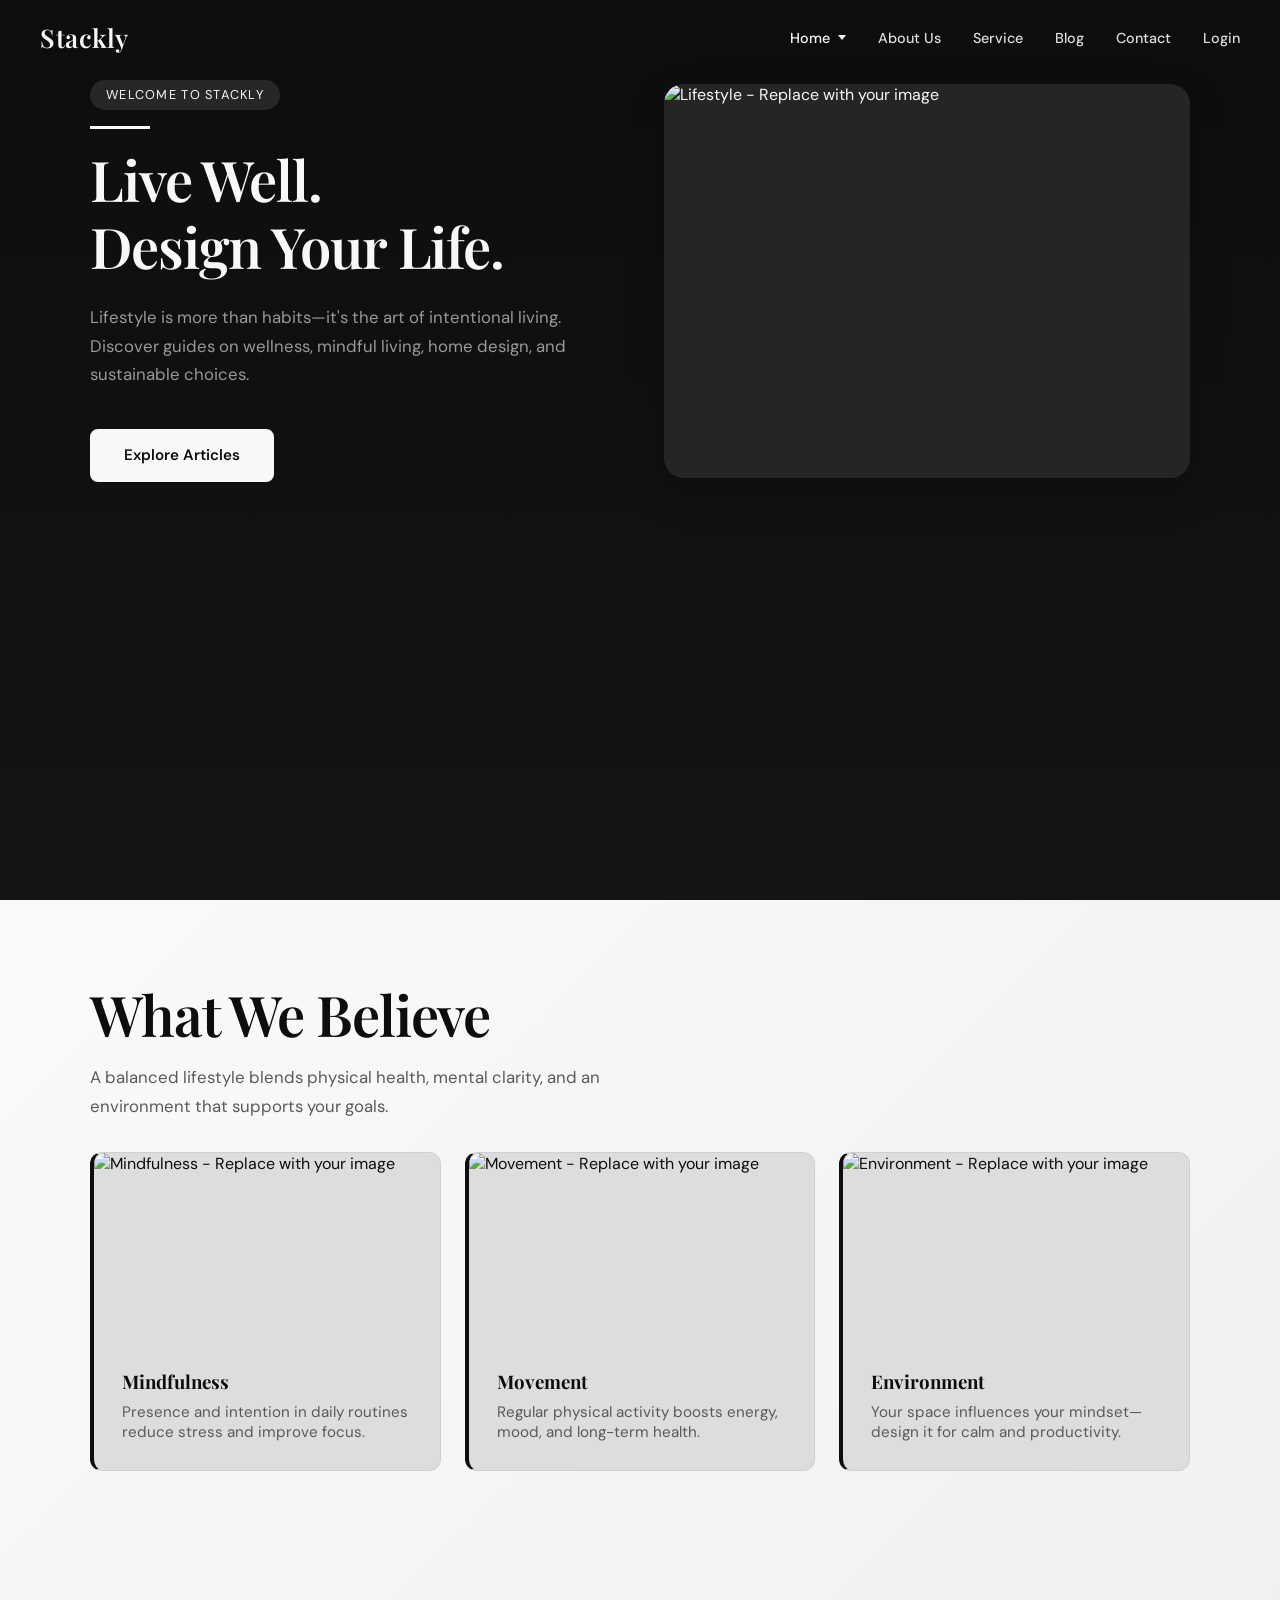
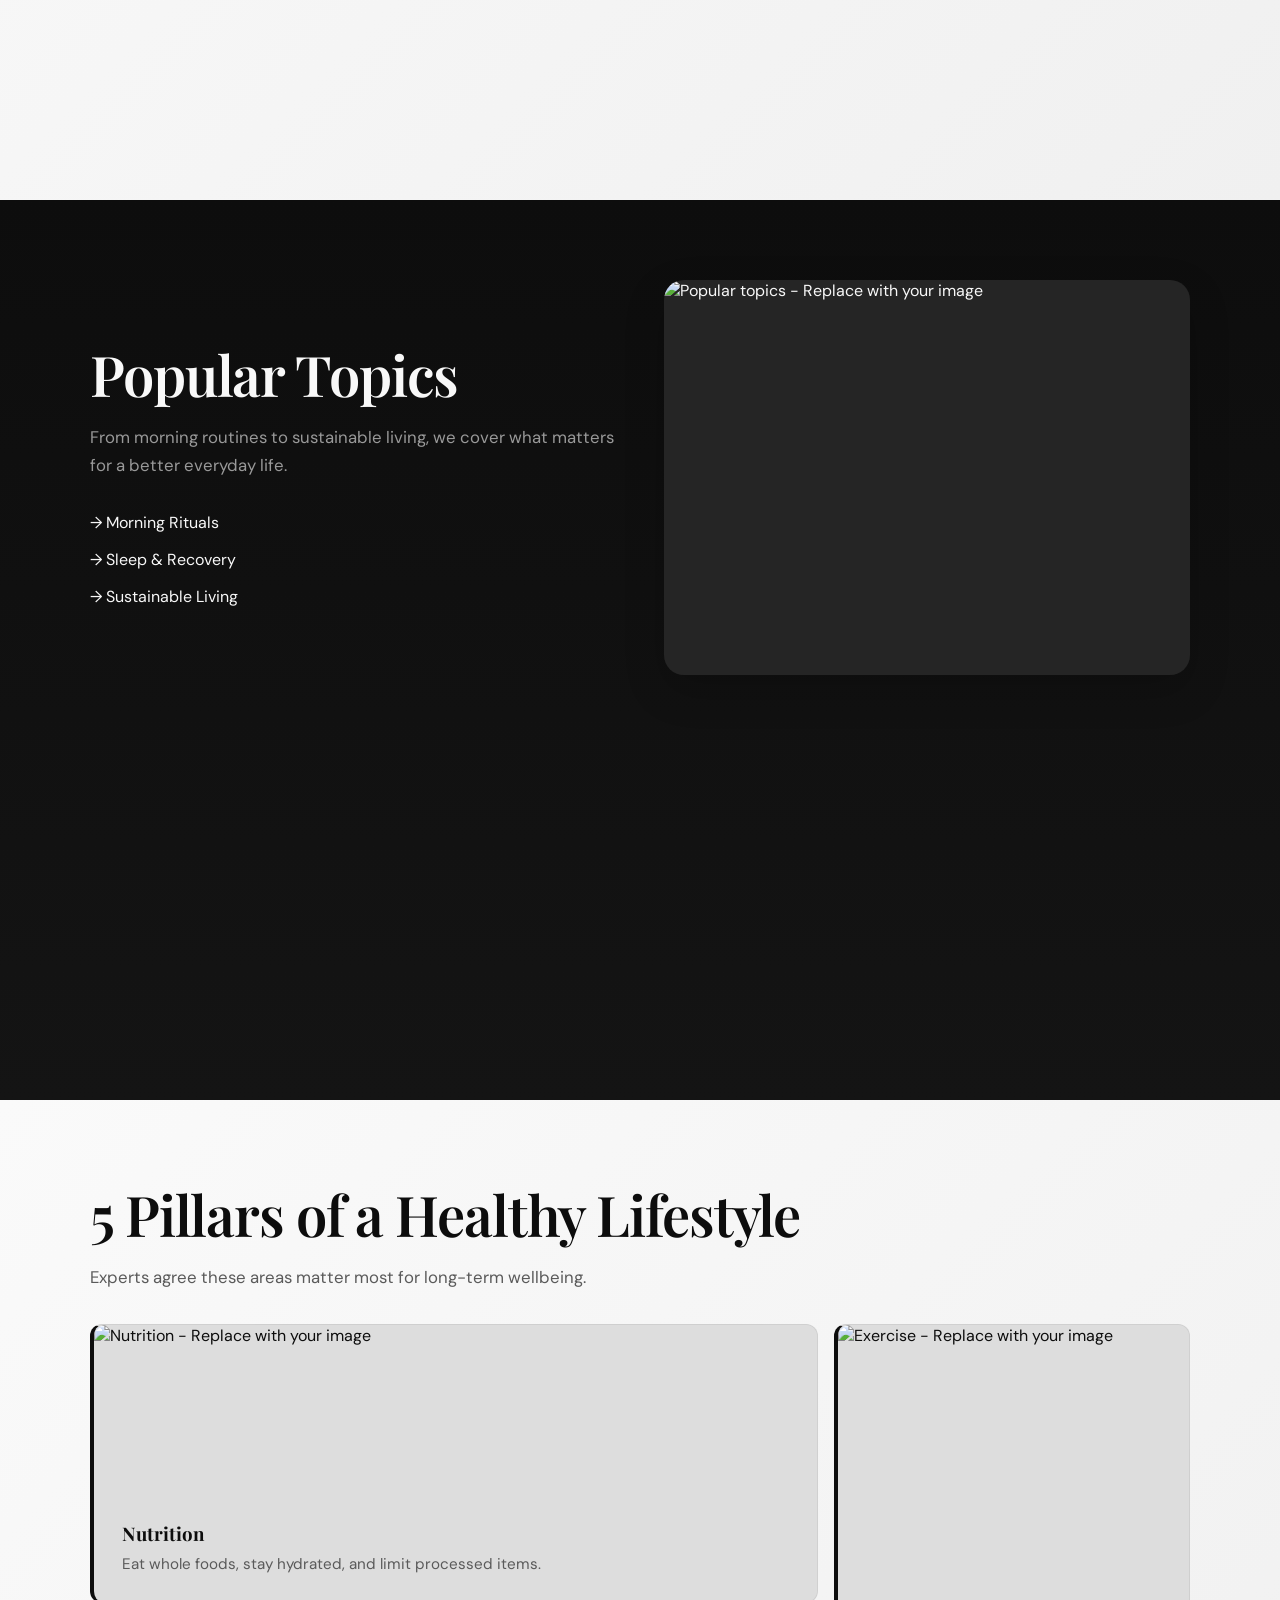
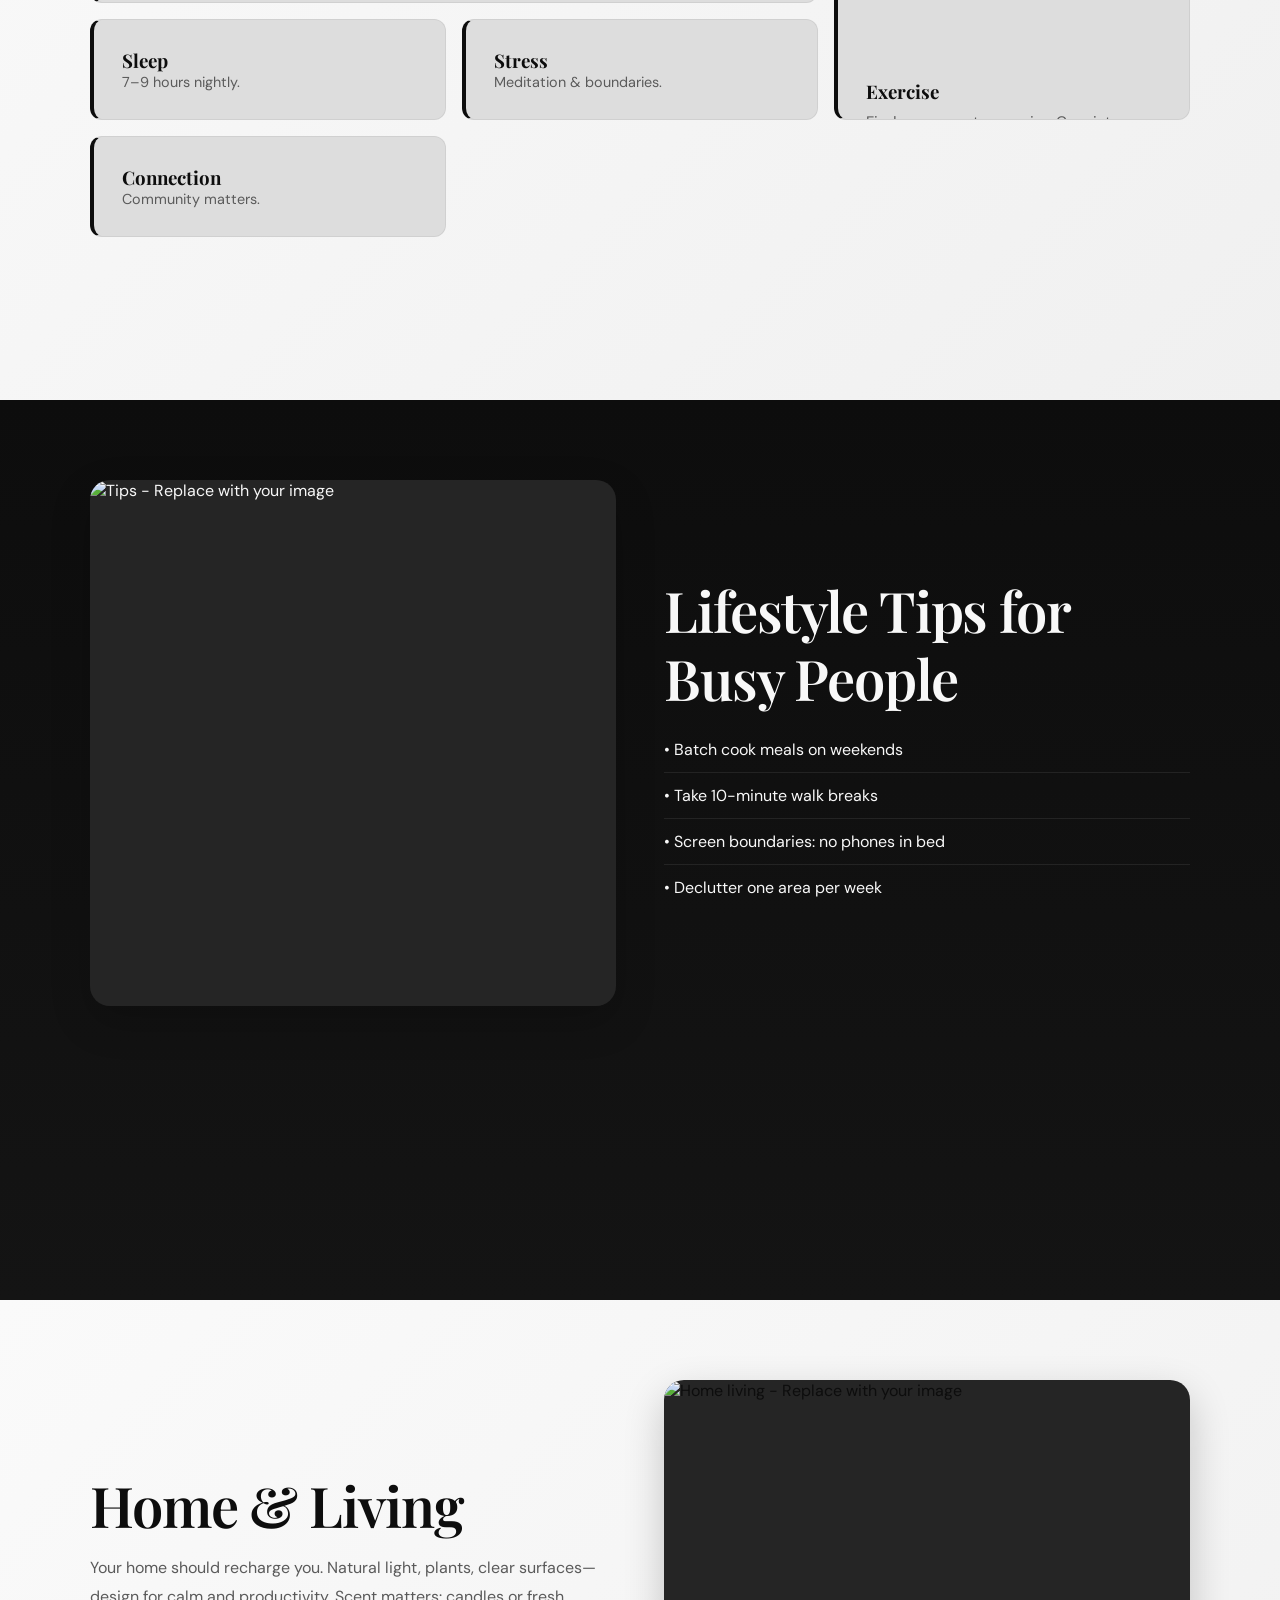
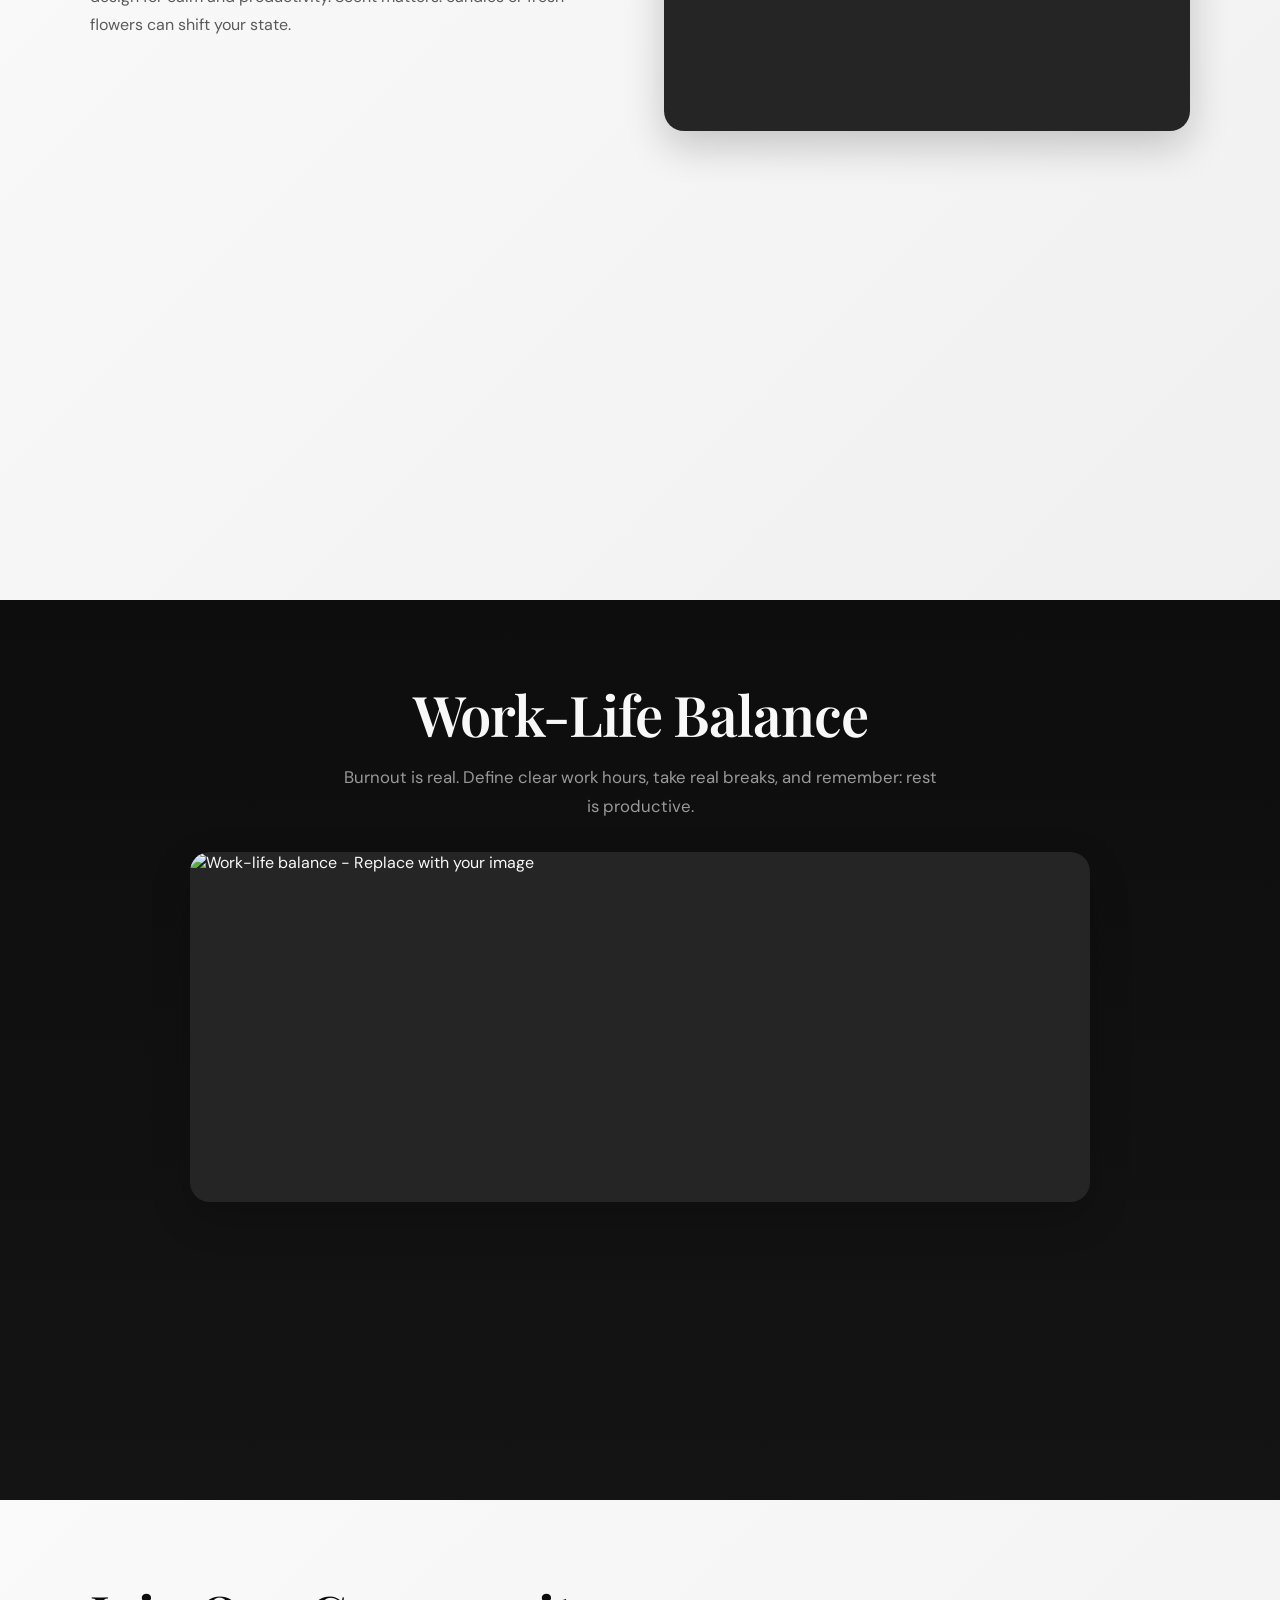
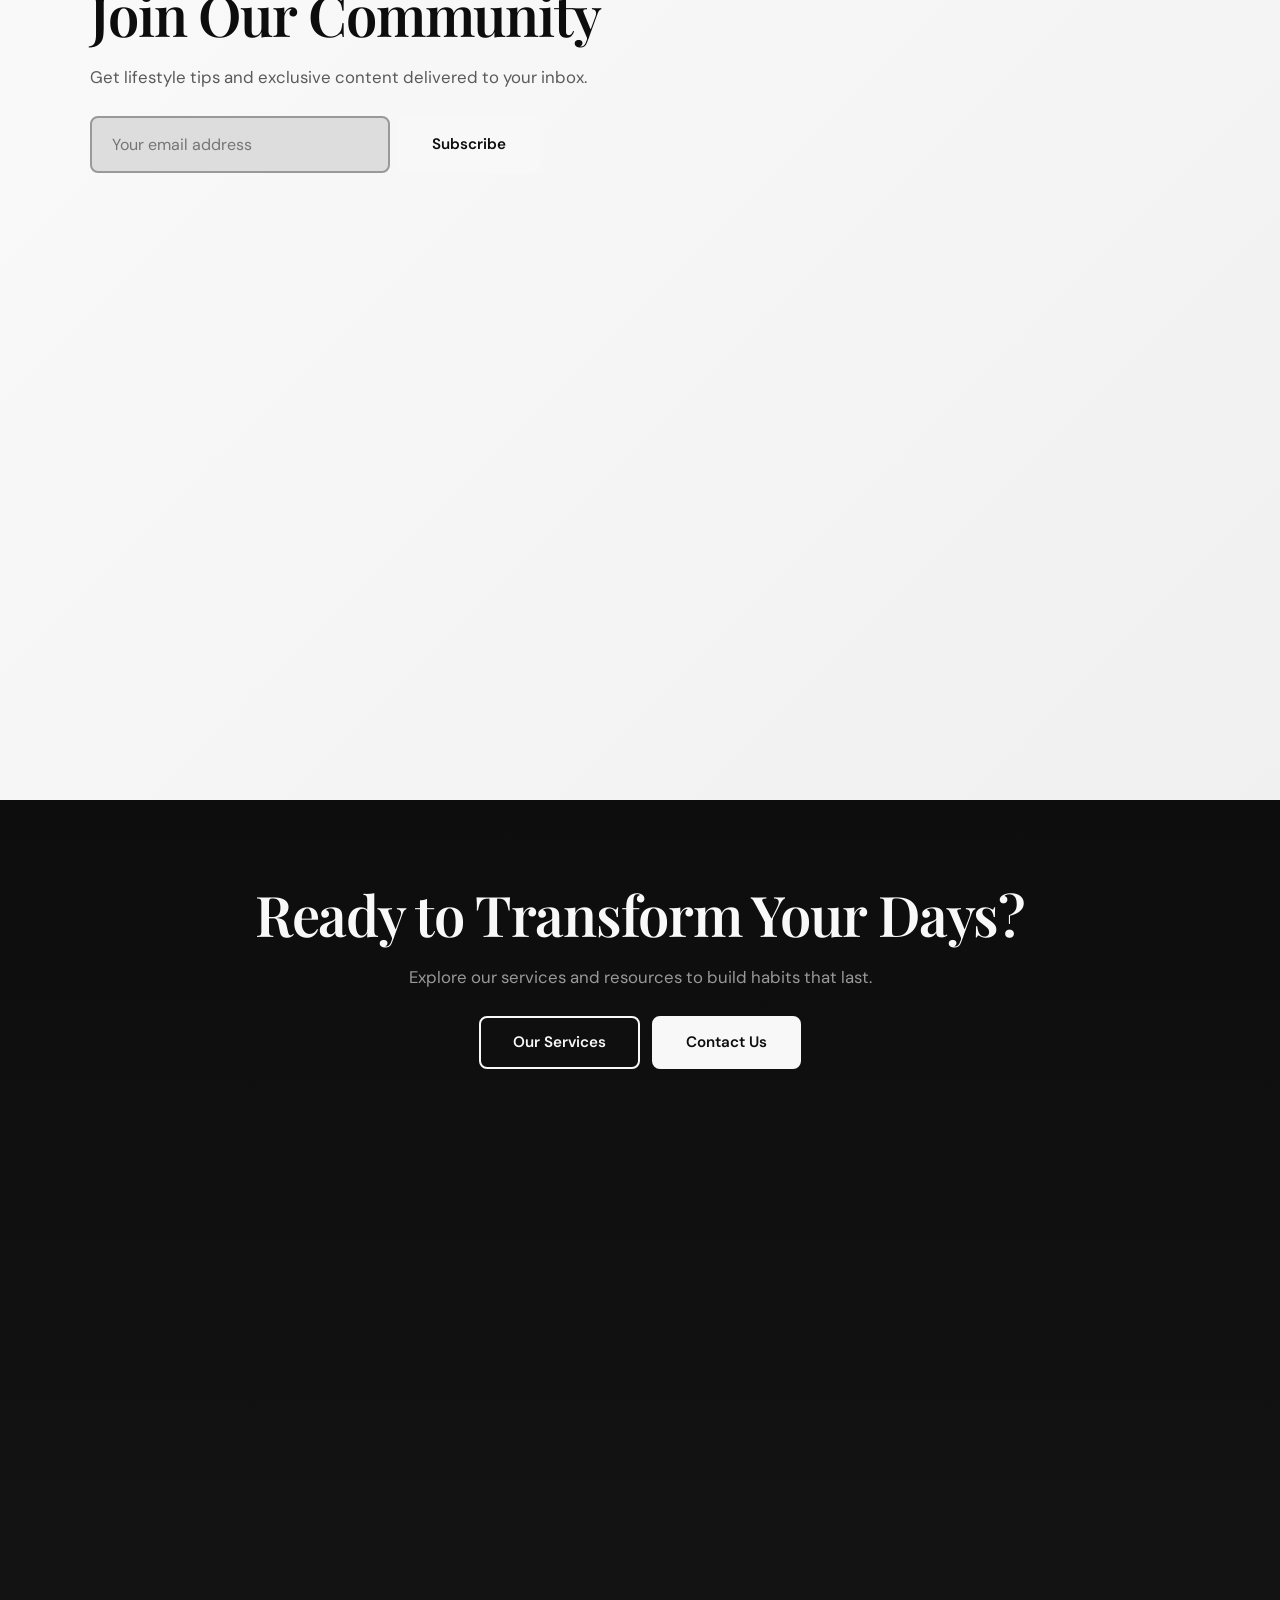
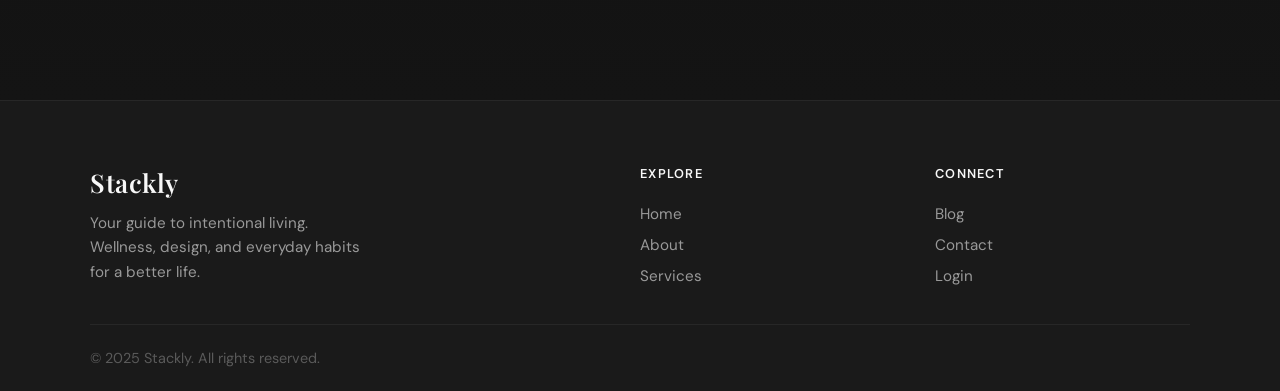
==== index.html @ d1541dc6 "first commit" ====
<!DOCTYPE html>
<html lang="en">
<head>
  <meta charset="UTF-8">
  <meta name="viewport" content="width=device-width, initial-scale=1.0">
  <title>Stackly - Lifestyle</title>
  <link rel="stylesheet" href="css/styles.css">
</head>
<body class="page-home">
  <nav class="nav-wrapper">
    <div class="nav-container">
      <a href="index.html" class="logo">Stackly</a>
      <ul class="nav-links">
        <li class="nav-dropdown">
          <a href="index.html" class="dropdown-trigger">Home</a>
          <ul class="dropdown-menu">
            <li><a href="index.html">Home</a></li>
            <li><a href="home2.html">Home 2</a></li>
          </ul>
        </li>
        <li><a href="about-us.html">About Us</a></li>
        <li><a href="service.html">Service</a></li>
        <li><a href="blog.html">Blog</a></li>
        <li><a href="contact.html">Contact</a></li>
        <li><a href="login.html">Login</a></li>
      </ul>
      <div class="menu-toggle"><span></span><span></span><span></span></div>
    </div>
  </nav>

  <main>
    <section class="section-dark">
      <div class="container hero-with-img">
        <div class="reveal">
          <span class="badge">Welcome to Stackly</span>
          <div class="accent-line"></div>
          <h1 class="section-title">Live Well.<br>Design Your Life.</h1>
          <p class="section-subtitle" style="margin: 1.5rem 0;">Lifestyle is more than habits—it's the art of intentional living. Discover guides on wellness, mindful living, home design, and sustainable choices.</p>
          <a href="blog.html" class="btn btn-primary anim-float" style="margin-top: 1rem;">Explore Articles</a>
        </div>
        <div class="img-wrap reveal-right" style="aspect-ratio: 4/3;">
          <img src="https://picsum.photos/seed/stackly-hero/800/600" alt="Lifestyle - Replace with your image">
        </div>
      </div>
    </section>

    <section class="section-light">
      <div class="container reveal">
        <h2 class="section-title">What We Believe</h2>
        <p class="section-subtitle" style="margin-bottom: 2rem;">A balanced lifestyle blends physical health, mental clarity, and an environment that supports your goals.</p>
        <div class="grid stagger">
          <div class="card">
            <div class="card-img"><img src="https://picsum.photos/seed/stackly-mind/600/300" alt="Mindfulness - Replace with your image"></div>
            <h3 style="font-family: var(--font-display); margin-bottom: 0.5rem;">Mindfulness</h3>
            <p style="color: var(--gray-600); font-size: 0.95rem;">Presence and intention in daily routines reduce stress and improve focus.</p>
          </div>
          <div class="card">
            <div class="card-img"><img src="https://picsum.photos/seed/stackly-move/600/300" alt="Movement - Replace with your image"></div>
            <h3 style="font-family: var(--font-display); margin-bottom: 0.5rem;">Movement</h3>
            <p style="color: var(--gray-600); font-size: 0.95rem;">Regular physical activity boosts energy, mood, and long-term health.</p>
          </div>
          <div class="card">
            <div class="card-img"><img src="https://picsum.photos/seed/stackly-home/600/300" alt="Environment - Replace with your image"></div>
            <h3 style="font-family: var(--font-display); margin-bottom: 0.5rem;">Environment</h3>
            <p style="color: var(--gray-600); font-size: 0.95rem;">Your space influences your mindset—design it for calm and productivity.</p>
          </div>
        </div>
      </div>
    </section>

    <section class="section-dark">
      <div class="container split-img-right">
        <div class="reveal-left">
          <h2 class="section-title">Popular Topics</h2>
          <p class="section-subtitle" style="margin-bottom: 1.5rem;">From morning routines to sustainable living, we cover what matters for a better everyday life.</p>
          <ul style="list-style: none;">
            <li style="padding: 0.5rem 0; color: var(--gray-300);">→ Morning Rituals</li>
            <li style="padding: 0.5rem 0; color: var(--gray-300);">→ Sleep & Recovery</li>
            <li style="padding: 0.5rem 0; color: var(--gray-300);">→ Sustainable Living</li>
          </ul>
        </div>
        <div class="img-wrap reveal-right" style="aspect-ratio: 4/3;">
          <img src="https://picsum.photos/seed/stackly-topics/600/450" alt="Popular topics - Replace with your image">
        </div>
      </div>
    </section>

    <section class="section-light">
      <div class="container reveal">
        <h2 class="section-title">5 Pillars of a Healthy Lifestyle</h2>
        <p class="section-subtitle" style="margin-bottom: 2rem;">Experts agree these areas matter most for long-term wellbeing.</p>
        <div class="bento-grid">
          <div class="card span-2 reveal-scale">
            <div class="card-img" style="height: 180px;"><img src="https://picsum.photos/seed/stackly-nutrition/600/250" alt="Nutrition - Replace with your image"></div>
            <h3 style="font-family: var(--font-display); margin: 0.5rem 0;">Nutrition</h3>
            <p style="color: var(--gray-600); font-size: 0.95rem;">Eat whole foods, stay hydrated, and limit processed items.</p>
          </div>
          <div class="card span-row-2 reveal-scale">
            <div class="card-img" style="height: 100%; min-height: 200px;"><img src="https://picsum.photos/seed/stackly-exercise/400/500" alt="Exercise - Replace with your image"></div>
            <h3 style="font-family: var(--font-display); margin: 1rem 0 0.5rem;">Exercise</h3>
            <p style="color: var(--gray-600); font-size: 0.95rem;">Find movement you enjoy. Consistency beats intensity.</p>
          </div>
          <div class="card reveal-scale"><h3 style="font-family: var(--font-display);">Sleep</h3><p style="color: var(--gray-600); font-size: 0.9rem;">7–9 hours nightly.</p></div>
          <div class="card reveal-scale"><h3 style="font-family: var(--font-display);">Stress</h3><p style="color: var(--gray-600); font-size: 0.9rem;">Meditation & boundaries.</p></div>
          <div class="card reveal-scale"><h3 style="font-family: var(--font-display);">Connection</h3><p style="color: var(--gray-600); font-size: 0.9rem;">Community matters.</p></div>
        </div>
      </div>
    </section>

    <section class="section-dark">
      <div class="container split-img-left">
        <div class="img-wrap reveal-left" style="aspect-ratio: 1;">
          <img src="https://picsum.photos/seed/stackly-tips/600/600" alt="Tips - Replace with your image">
        </div>
        <div class="split-content reveal-right">
          <h2 class="section-title">Lifestyle Tips for Busy People</h2>
          <ul style="list-style: none;">
            <li style="padding: 0.75rem 0; border-bottom: 1px solid rgba(255,255,255,0.08);">• Batch cook meals on weekends</li>
            <li style="padding: 0.75rem 0; border-bottom: 1px solid rgba(255,255,255,0.08);">• Take 10-minute walk breaks</li>
            <li style="padding: 0.75rem 0; border-bottom: 1px solid rgba(255,255,255,0.08);">• Screen boundaries: no phones in bed</li>
            <li style="padding: 0.75rem 0;">• Declutter one area per week</li>
          </ul>
        </div>
      </div>
    </section>

    <section class="section-light">
      <div class="container">
        <div class="split-img-right">
          <div class="reveal-left">
            <h2 class="section-title">Home & Living</h2>
            <p style="color: var(--gray-600); line-height: 1.8;">Your home should recharge you. Natural light, plants, clear surfaces—design for calm and productivity. Scent matters: candles or fresh flowers can shift your state.</p>
          </div>
          <div class="img-wrap reveal-right" style="aspect-ratio: 3/2;">
            <img src="https://picsum.photos/seed/stackly-living/600/400" alt="Home living - Replace with your image">
          </div>
        </div>
      </div>
    </section>

    <section class="section-dark">
      <div class="container reveal">
        <h2 class="section-title" style="text-align: center;">Work-Life Balance</h2>
        <p class="section-subtitle" style="margin: 1rem auto 2rem; text-align: center;">Burnout is real. Define clear work hours, take real breaks, and remember: rest is productive.</p>
        <div class="img-wrap featured-img reveal-scale" style="max-width: 900px; margin: 0 auto;">
          <img src="https://picsum.photos/seed/stackly-balance/1000/400" alt="Work-life balance - Replace with your image" style="width: 100%; height: 350px; object-fit: cover;">
        </div>
      </div>
    </section>

    <section class="section-light">
      <div class="container reveal">
        <h2 class="section-title">Join Our Community</h2>
        <p class="section-subtitle" style="margin-bottom: 1.5rem;">Get lifestyle tips and exclusive content delivered to your inbox.</p>
        <form style="max-width: 450px; display: flex; gap: 0.5rem; flex-wrap: wrap;">
          <input type="email" placeholder="Your email address" style="flex: 1; min-width: 200px;">
          <button type="submit" class="btn btn-primary">Subscribe</button>
        </form>
      </div>
    </section>

    <section class="section-dark">
      <div class="container reveal" style="text-align: center;">
        <h2 class="section-title">Ready to Transform Your Days?</h2>
        <p class="section-subtitle" style="margin: 1rem auto 1.5rem;">Explore our services and resources to build habits that last.</p>
        <a href="service.html" class="btn btn-outline anim-pulse" style="margin-right: 0.5rem;">Our Services</a>
        <a href="contact.html" class="btn btn-primary">Contact Us</a>
      </div>
    </section>
  </main>

  <footer>
    <div class="footer-grid">
      <div class="footer-brand"><a href="index.html" class="logo">Stackly</a><p>Your guide to intentional living. Wellness, design, and everyday habits for a better life.</p></div>
      <div class="footer-links"><h4>Explore</h4><ul><li><a href="index.html">Home</a></li><li><a href="about-us.html">About</a></li><li><a href="service.html">Services</a></li></ul></div>
      <div class="footer-links"><h4>Connect</h4><ul><li><a href="blog.html">Blog</a></li><li><a href="contact.html">Contact</a></li><li><a href="login.html">Login</a></li></ul></div>
    </div>
    <div class="footer-bottom">&copy; 2025 Stackly. All rights reserved.</div>
  </footer>
  <script src="js/main.js"></script>
</body>
</html>
---- css/styles.css ----
/* Stackly Lifestyle - Black & White Theme */

@import url('https://fonts.googleapis.com/css2?family=DM+Sans:opsz,wght@9..40,300;9..40,400;9..40,500;9..40,600;9..40,700&family=Playfair+Display:wght@400;500;600;700&display=swap');

:root {
  --black: #0d0d0d;
  --white: #f8f8f8;
  --gray-900: #1a1a1a;
  --gray-800: #252525;
  --gray-600: #5a5a5a;
  --gray-400: #999;
  --gray-200: #ddd;
  --font-display: 'Playfair Display', serif;
  --font-body: 'DM Sans', sans-serif;
}

*, *::before, *::after { margin: 0; padding: 0; box-sizing: border-box; }
html { scroll-behavior: smooth; }
body { font-family: var(--font-body); background: var(--black); color: var(--white); overflow-x: hidden; }

/* Navigation */
.nav-wrapper {
  position: fixed;
  top: 0; left: 0; right: 0;
  z-index: 1000;
  padding: 1.25rem 2rem;
  transition: all 0.4s ease;
  background: transparent;
}
.nav-wrapper.scrolled { background: rgba(13,13,13,0.95); backdrop-filter: blur(16px); border-bottom: 1px solid rgba(255,255,255,0.06); }
.nav-container { max-width: 1200px; margin: 0 auto; display: flex; justify-content: space-between; align-items: center; }
.logo { font-family: var(--font-display); font-size: 1.6rem; font-weight: 600; color: var(--white); text-decoration: none; letter-spacing: 0.02em; }
.nav-links { display: flex; gap: 2rem; list-style: none; }
.nav-links { align-items: center; }
.nav-links > li { position: relative; }
.nav-links a { color: var(--gray-200); text-decoration: none; font-size: 0.9rem; font-weight: 500; position: relative; transition: color 0.3s; display: inline-flex; align-items: center; gap: 0.3rem; }
.nav-links a:hover, .nav-links a.active { color: var(--white); }
.nav-links > li > a:not(.dropdown-trigger)::after { content: ''; position: absolute; bottom: -4px; left: 0; width: 0; height: 1px; background: var(--white); transition: width 0.3s; }
.nav-links > li > a:not(.dropdown-trigger):hover::after, .nav-links > li > a:not(.dropdown-trigger).active::after { width: 100%; }
.dropdown-trigger::after { content: ''; width: 0; height: 0; border-left: 4px solid transparent; border-right: 4px solid transparent; border-top: 5px solid currentColor; margin-left: 0.2rem; flex-shrink: 0; }
.nav-dropdown .dropdown-menu { position: absolute; top: 100%; left: 0; margin-top: 0.5rem; min-width: 160px; background: var(--gray-900); border-radius: 8px; border: 1px solid rgba(255,255,255,0.08); padding: 0.5rem 0; list-style: none; opacity: 0; visibility: hidden; transform: translateY(-10px); transition: all 0.3s ease; }
.nav-dropdown:hover .dropdown-menu { opacity: 1; visibility: visible; transform: translateY(0); }
.nav-dropdown .dropdown-menu a { padding: 0.6rem 1.25rem; display: block; white-space: nowrap; }
.nav-dropdown .dropdown-menu a::after { display: none; }
.nav-dropdown .dropdown-menu a:hover { background: rgba(255,255,255,0.05); }
.menu-toggle { display: none; flex-direction: column; gap: 5px; cursor: pointer; padding: 8px; }
.menu-toggle span { width: 24px; height: 2px; background: var(--white); transition: all 0.3s; }
.menu-toggle.active span:nth-child(1) { transform: rotate(45deg) translate(5px, 5px); }
.menu-toggle.active span:nth-child(2) { opacity: 0; }
.menu-toggle.active span:nth-child(3) { transform: rotate(-45deg) translate(5px, -5px); }

/* Sections */
section { min-height: 100vh; padding: 5rem 1.5rem; position: relative; overflow: hidden; }
.section-dark { background: var(--black); color: var(--white); }
.section-light { background: var(--white); color: var(--black); }
.section-title { font-family: var(--font-display); font-size: clamp(2rem, 5vw, 3.5rem); font-weight: 600; line-height: 1.2; margin-bottom: 1rem; letter-spacing: -0.02em; }
.section-subtitle { font-size: 1.05rem; color: var(--gray-400); line-height: 1.7; max-width: 600px; }
.section-light .section-subtitle { color: var(--gray-600); }
.container { max-width: 1100px; margin: 0 auto; }

/* Animations */
.reveal { opacity: 0; transform: translateY(40px); transition: opacity 0.7s ease, transform 0.7s ease; }
.reveal.visible { opacity: 1; transform: translateY(0); }
.stagger > * { opacity: 0; transform: translateY(30px); animation: staggerIn 0.6s ease forwards; }
.stagger.visible > *:nth-child(1) { animation-delay: 0.1s; } .stagger.visible > *:nth-child(2) { animation-delay: 0.2s; }
.stagger.visible > *:nth-child(3) { animation-delay: 0.3s; } .stagger.visible > *:nth-child(4) { animation-delay: 0.4s; }
.stagger.visible > *:nth-child(5) { animation-delay: 0.5s; } .stagger.visible > *:nth-child(6) { animation-delay: 0.6s; }
@keyframes staggerIn { to { opacity: 1; transform: translateY(0); } }
@keyframes fadeIn { from { opacity: 0; } to { opacity: 1; } }
@keyframes slideUp { from { transform: translateY(60px); opacity: 0; } to { transform: translateY(0); opacity: 1; } }
@keyframes slideLeft { from { transform: translateX(40px); opacity: 0; } to { transform: translateX(0); opacity: 1; } }
@keyframes slideRight { from { transform: translateX(-40px); opacity: 0; } to { transform: translateX(0); opacity: 1; } }
@keyframes scaleIn { from { transform: scale(0.9); opacity: 0; } to { transform: scale(1); opacity: 1; } }
@keyframes float { 0%, 100% { transform: translateY(0); } 50% { transform: translateY(-10px); } }
@keyframes pulse { 0%, 100% { opacity: 1; } 50% { opacity: 0.7; } }
@keyframes shimmer { 0% { background-position: -200% 0; } 100% { background-position: 200% 0; } }

.anim-fade { animation: fadeIn 0.8s ease forwards; }
.anim-slide-up { animation: slideUp 0.8s ease forwards; }
.anim-slide-left { animation: slideLeft 0.8s ease forwards; }
.anim-slide-right { animation: slideRight 0.8s ease forwards; }
.anim-scale { animation: scaleIn 0.6s ease forwards; }
.anim-float { animation: float 4s ease-in-out infinite; }
.anim-pulse { animation: pulse 2s ease-in-out infinite; }

.reveal-left { opacity: 0; transform: translateX(-50px); transition: opacity 0.7s ease, transform 0.7s ease; }
.reveal-left.visible { opacity: 1; transform: translateX(0); }
.reveal-right { opacity: 0; transform: translateX(50px); transition: opacity 0.7s ease, transform 0.7s ease; }
.reveal-right.visible { opacity: 1; transform: translateX(0); }
.reveal-scale { opacity: 0; transform: scale(0.95); transition: opacity 0.7s ease, transform 0.7s ease; }
.reveal-scale.visible { opacity: 1; transform: scale(1); }

.card { background: var(--gray-900); border-radius: 12px; padding: 1.75rem; border: 1px solid rgba(255,255,255,0.06); transition: transform 0.4s cubic-bezier(0.34, 1.56, 0.64, 1), box-shadow 0.4s; overflow: hidden; }
.card:hover { transform: translateY(-8px) scale(1.02); box-shadow: 0 25px 50px rgba(0,0,0,0.35); }
.section-light .card { background: var(--gray-200); border-color: rgba(0,0,0,0.06); }
.section-light .card:hover { box-shadow: 0 25px 50px rgba(0,0,0,0.1); }
.grid { display: grid; grid-template-columns: repeat(auto-fit, minmax(260px, 1fr)); gap: 1.5rem; }

/* Image styles */
.img-wrap { overflow: hidden; border-radius: 12px; position: relative; }
.img-wrap img { width: 100%; height: 100%; object-fit: cover; display: block; transition: transform 0.6s cubic-bezier(0.34, 1.56, 0.64, 1); background: var(--gray-800); }
.img-wrap:hover img { transform: scale(1.08); }
.card-img { height: 200px; overflow: hidden; border-radius: 12px 12px 0 0; margin: -1.75rem -1.75rem 1rem -1.75rem; }
.card-img img { width: 100%; height: 100%; object-fit: cover; transition: transform 0.6s ease; }
.card:hover .card-img img { transform: scale(1.1); }
.img-overlay { position: relative; }
.img-overlay::after { content: ''; position: absolute; inset: 0; background: linear-gradient(to top, rgba(0,0,0,0.7) 0%, transparent 50%); }
.img-overlay .overlay-text { position: absolute; bottom: 0; left: 0; right: 0; padding: 2rem; z-index: 1; color: var(--white); }

/* Page-specific layouts */
.hero-with-img { display: grid; grid-template-columns: 1fr 1fr; gap: 3rem; align-items: center; }
.split-img-right { display: grid; grid-template-columns: 1fr 1fr; gap: 3rem; align-items: center; }
.split-img-left { display: grid; grid-template-columns: 1fr 1fr; gap: 3rem; align-items: center; }
.split-img-left .img-wrap { order: 1; }
.split-img-left .split-content { order: 2; }
.page-hero { padding: 0 !important; min-height: 100vh; }
.page-hero .hero-full { position: relative; min-height: 100vh; display: flex; align-items: flex-end; padding: 0 1.5rem 0; }
.page-hero .container { padding-bottom: 4rem; }
.hero-full .hero-bg { position: absolute; inset: 0; }
.hero-full .hero-bg img { width: 100%; height: 100%; object-fit: cover; }
.hero-full .hero-content { position: relative; z-index: 2; }
.masonry { column-count: 2; column-gap: 1.5rem; }
.masonry-item { break-inside: avoid; margin-bottom: 1.5rem; }
.bento-grid { display: grid; grid-template-columns: repeat(3, 1fr); grid-template-rows: auto auto; gap: 1rem; }
.bento-grid .span-2 { grid-column: span 2; }
.bento-grid .span-row-2 { grid-row: span 2; }
.featured-img { border-radius: 16px; overflow: hidden; box-shadow: 0 30px 60px rgba(0,0,0,0.4); }

/* Decorative */
.accent-line { width: 60px; height: 3px; background: var(--white); margin-bottom: 1rem; }
.section-light .accent-line { background: var(--black); }
.badge { display: inline-block; padding: 0.4rem 1rem; background: rgba(255,255,255,0.1); border-radius: 50px; font-size: 0.8rem; letter-spacing: 0.1em; text-transform: uppercase; margin-bottom: 1rem; }
.section-light .badge { background: rgba(0,0,0,0.08); }

/* ========== PAGE-SPECIFIC STYLES - Each page gets unique look ========== */

/* Home - Bold diagonal accents, warm light sections */
body.page-home .section-light { background: linear-gradient(135deg, #fafafa 0%, #f0f0f0 100%); }
body.page-home .section-dark { background: linear-gradient(180deg, #0d0d0d 0%, #141414 100%); }
body.page-home .card { border-left: 4px solid var(--white); }
body.page-home .section-light .card { border-left-color: var(--black); }
body.page-home .img-wrap { border-radius: 20px; box-shadow: 0 15px 40px rgba(0,0,0,0.2); }

/* Home 2 - Editorial, stark contrast, sharp edges */
body.page-home2 .section-dark { background: #000; }
body.page-home2 .section-light { background: #fff; color: #000; }
body.page-home2 .card { border-radius: 4px; border: 2px solid rgba(255,255,255,0.15); }
body.page-home2 .section-light .card { border-color: rgba(0,0,0,0.1); }
body.page-home2 .section-title { text-transform: uppercase; letter-spacing: 0.15em; font-size: clamp(1.5rem, 3vw, 2.5rem); }
body.page-home2 .img-wrap { border-radius: 4px; }
body.page-home2 .badge { border-radius: 4px; }

/* About - Warm cream tones, soft rounded, magazine feel */
body.page-about .section-dark { background: #111; }
body.page-about .section-light { background: #f5f3ef; color: #1a1a1a; }
body.page-about .section-light .section-subtitle, body.page-about .section-light p { color: #4a4a4a; }
body.page-about .card { border-radius: 24px; padding: 2rem; }
body.page-about .img-wrap { border-radius: 24px; }
body.page-about .section-title { font-style: italic; letter-spacing: 0.02em; }
body.page-about .container { max-width: 1000px; }

/* Service - Professional, sharp corners, structured grid */
body.page-service .section-dark { background: #0a0a0a; }
body.page-service .section-light { background: #f8f8f8; }
body.page-service .card { border-radius: 0; border: 1px solid rgba(255,255,255,0.2); }
body.page-service .section-light .card { border-color: #e0e0e0; }
body.page-service .section-title { letter-spacing: -0.04em; font-weight: 700; }
body.page-service .img-wrap { border-radius: 0; }
body.page-service .btn { border-radius: 0; }

/* Blog - Magazine layout, mixed card sizes, editorial */
body.page-blog .section-dark { background: #0f0f0f; }
body.page-blog .section-light { background: #fafafa; }
body.page-blog .card { border-radius: 8px; box-shadow: 0 4px 20px rgba(0,0,0,0.06); }
body.page-blog .section-dark .card { box-shadow: 0 4px 20px rgba(0,0,0,0.3); }
body.page-blog .masonry-item .card { border-radius: 16px; }
body.page-blog .section-title { border-bottom: 3px solid currentColor; padding-bottom: 0.5rem; display: inline-block; }
body.page-blog .badge { border: 1px solid currentColor; background: transparent; }

/* Contact - Friendly, soft, rounded everything */
body.page-contact .section-dark { background: linear-gradient(180deg, #0d0d0d 0%, #181818 100%); }
body.page-contact .section-light { background: linear-gradient(180deg, #fefefe 0%, #f5f5f5 100%); }
body.page-contact .card { border-radius: 20px; padding: 2rem; }
body.page-contact .img-wrap { border-radius: 20px; }
body.page-contact .btn { border-radius: 50px; padding: 1rem 2.5rem; }
body.page-contact input, body.page-contact textarea { border-radius: 16px; }
body.page-contact .section-title { font-weight: 500; }

/* Login - Minimal, lots of white space, focused */
body.page-login .section-dark { background: #000; }
body.page-login .section-light { background: #fff; }
body.page-login section { min-height: auto; padding: 4rem 1.5rem; }
body.page-login .card { border-radius: 12px; border: none; box-shadow: 0 0 0 1px rgba(255,255,255,0.1); }
body.page-login .section-title { font-size: clamp(1.75rem, 4vw, 2.5rem); }
body.page-login .container { max-width: 900px; }

/* Sign-up - Fresh, inviting, distinct from login */
body.page-signup .section-dark { background: linear-gradient(135deg, #0d0d0d 0%, #1a1a1a 100%); }
body.page-signup .section-light { background: #f8faf8; }
body.page-signup .card { border-radius: 16px; border: 2px dashed rgba(255,255,255,0.2); }
body.page-signup .section-light .card { border-color: rgba(0,0,0,0.1); border-style: solid; }
body.page-signup .badge { background: rgba(255,255,255,0.2); }
body.page-signup .btn { border-radius: 12px; }

.btn { display: inline-block; padding: 0.9rem 2rem; font-family: var(--font-body); font-weight: 600; font-size: 0.95rem; text-decoration: none; border-radius: 8px; transition: all 0.3s; cursor: pointer; border: 2px solid transparent; }
.btn-primary { background: var(--white); color: var(--black); border-color: var(--white); }
.btn-primary:hover { background: transparent; color: var(--white); }
.btn-outline { background: transparent; color: var(--white); border-color: var(--white); }
.btn-outline:hover { background: var(--white); color: var(--black); }
.section-light .btn-outline { color: var(--black); border-color: var(--black); }
.section-light .btn-outline:hover { background: var(--black); color: var(--white); }

input, textarea { width: 100%; padding: 1rem 1.25rem; font-family: var(--font-body); font-size: 1rem; background: var(--gray-900); border: 2px solid rgba(255,255,255,0.1); border-radius: 8px; color: var(--white); transition: border-color 0.3s; }
input:focus, textarea:focus { outline: none; border-color: var(--white); }
textarea { min-height: 140px; resize: vertical; }
.section-light input, .section-light textarea { background: var(--gray-200); border-color: var(--gray-400); color: var(--black); }
.section-light input:focus, .section-light textarea:focus { border-color: var(--black); }

/* Footer */
footer { background: var(--gray-900); padding: 4rem 1.5rem 1.5rem; border-top: 1px solid rgba(255,255,255,0.06); }
.footer-grid { display: grid; grid-template-columns: 2fr 1fr 1fr; gap: 2.5rem; max-width: 1100px; margin: 0 auto 2rem; }
.footer-brand .logo { display: inline-block; margin-bottom: 0.75rem; }
.footer-brand p { color: var(--gray-400); max-width: 280px; line-height: 1.6; font-size: 0.95rem; }
.footer-links h4 { font-size: 0.8rem; font-weight: 600; letter-spacing: 0.1em; text-transform: uppercase; margin-bottom: 1rem; color: var(--white); }
.footer-links ul { list-style: none; }
.footer-links a { color: var(--gray-400); text-decoration: none; padding: 0.35rem 0; display: block; font-size: 0.95rem; transition: color 0.3s; }
.footer-links a:hover { color: var(--white); }
.footer-bottom { max-width: 1100px; margin: 0 auto; padding-top: 1.5rem; border-top: 1px solid rgba(255,255,255,0.06); color: var(--gray-600); font-size: 0.9rem; }

/* Scroll progress */
.scroll-progress { position: fixed; top: 0; left: 0; height: 3px; background: var(--white); z-index: 1001; transform-origin: left; }

.form-row { display: grid; grid-template-columns: 1fr 1fr; gap: 1rem; margin-bottom: 1rem; }

/* Media Queries - 320px up */
@media (max-width: 768px) {
  .nav-links { position: fixed; top: 0; right: -100%; width: 75%; max-width: 300px; height: 100vh; background: var(--gray-900); flex-direction: column; padding: 5rem 1.5rem 1.5rem; gap: 0; align-items: stretch; transition: right 0.4s; overflow-y: auto; }
  .nav-links.active { right: 0; }
  .nav-dropdown .dropdown-menu { position: static; opacity: 1; visibility: visible; transform: none; margin: 0; padding: 0 0 0 1rem; margin-top: 0.5rem; background: transparent; border: none; border-left: 2px solid rgba(255,255,255,0.2); display: none; }
  .nav-dropdown.open .dropdown-menu { display: block; }
  .dropdown-trigger::after { transition: transform 0.3s; }
  .nav-dropdown.open .dropdown-trigger::after { transform: rotate(180deg); }
  .nav-dropdown .dropdown-trigger { cursor: pointer; }
  .menu-toggle { display: flex; z-index: 1001; }
  .nav-wrapper { padding: 1rem 1.25rem; }
  section { padding: 4rem 1rem; }
  .footer-grid { grid-template-columns: 1fr; gap: 2rem; }
  .form-row { grid-template-columns: 1fr; }
  .hero-with-img, .split-img-right, .split-img-left { grid-template-columns: 1fr; }
  .split-img-left .img-wrap, .split-img-left .split-content { order: unset; }
  .bento-grid { grid-template-columns: 1fr; }
  .bento-grid .span-2, .bento-grid .span-row-2 { grid-column: unset; grid-row: unset; }
  .masonry { column-count: 1; }
}
@media (max-width: 480px) {
  .section-title { font-size: 1.75rem; }
  .grid { grid-template-columns: 1fr; }
}
@media (min-width: 320px) and (max-width: 374px) {
  .nav-wrapper { padding: 0.75rem 1rem; }
  .section-title { font-size: 1.6rem; }
}
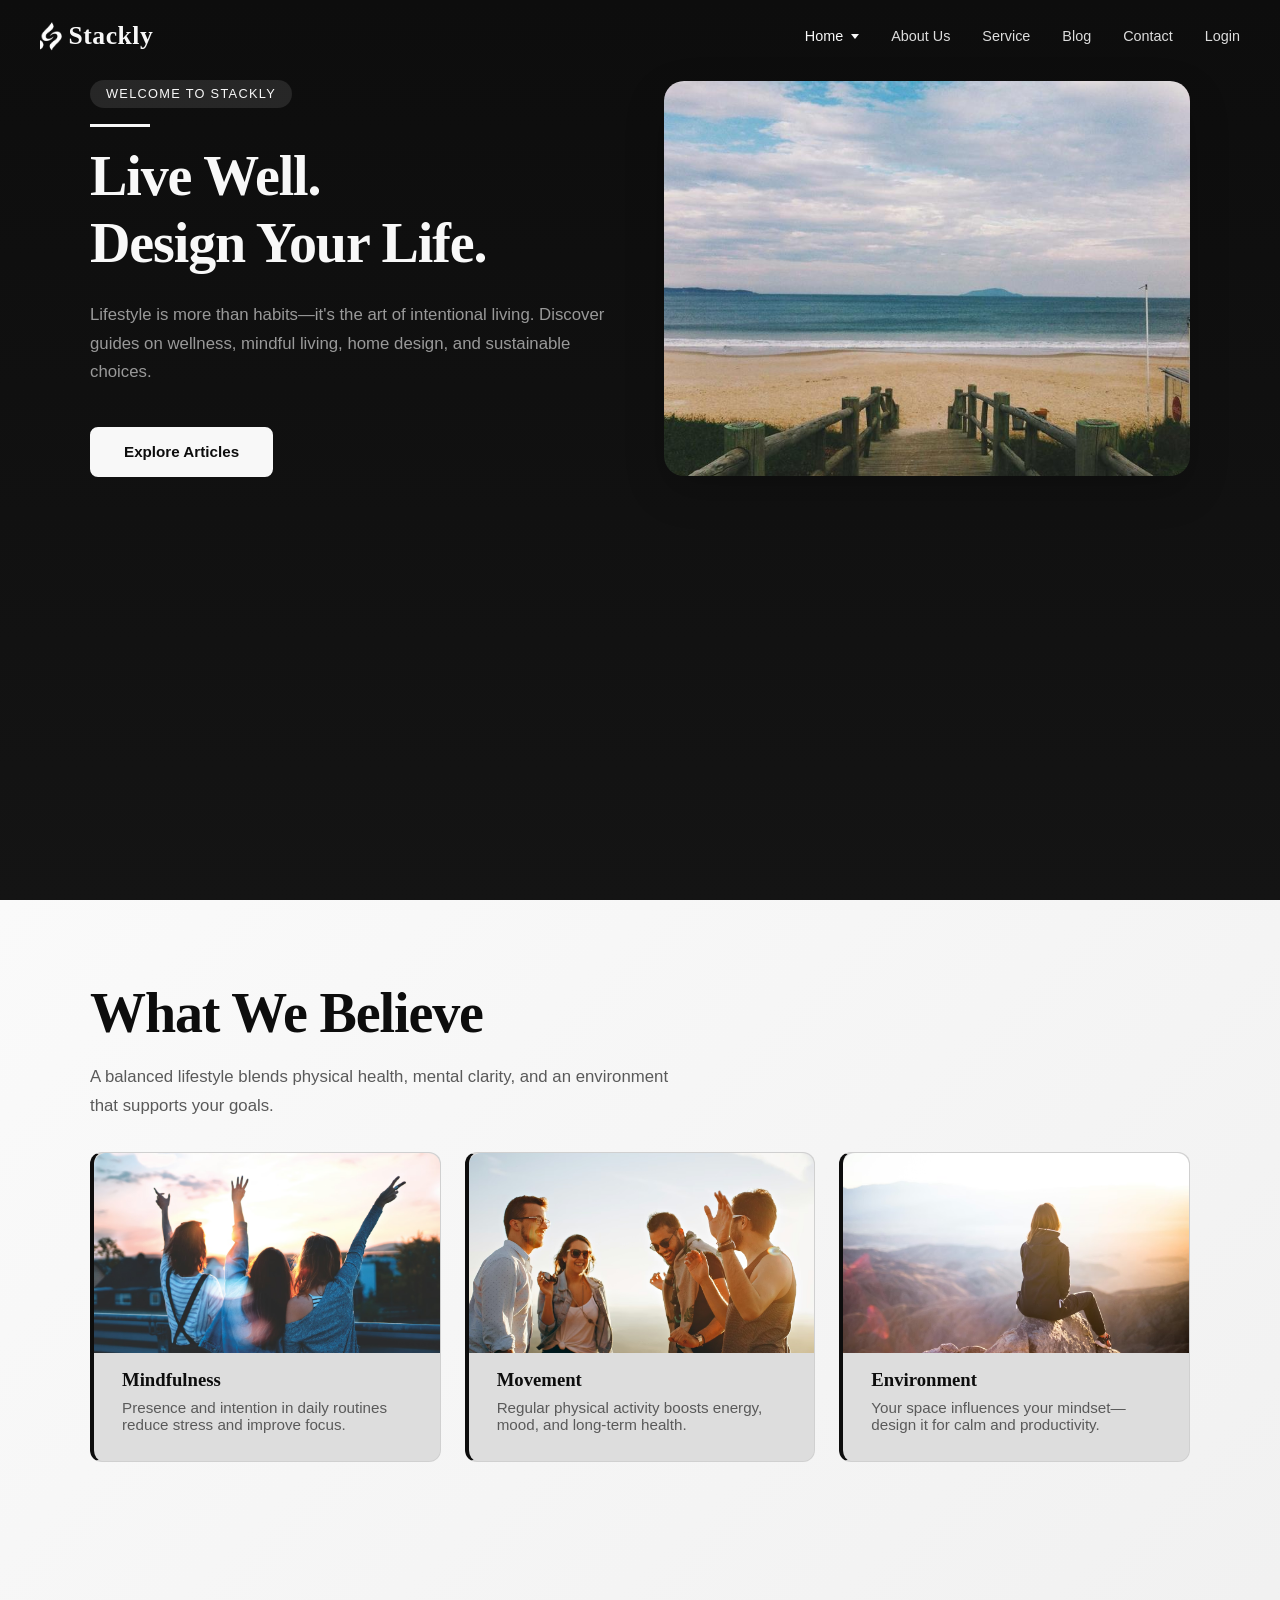
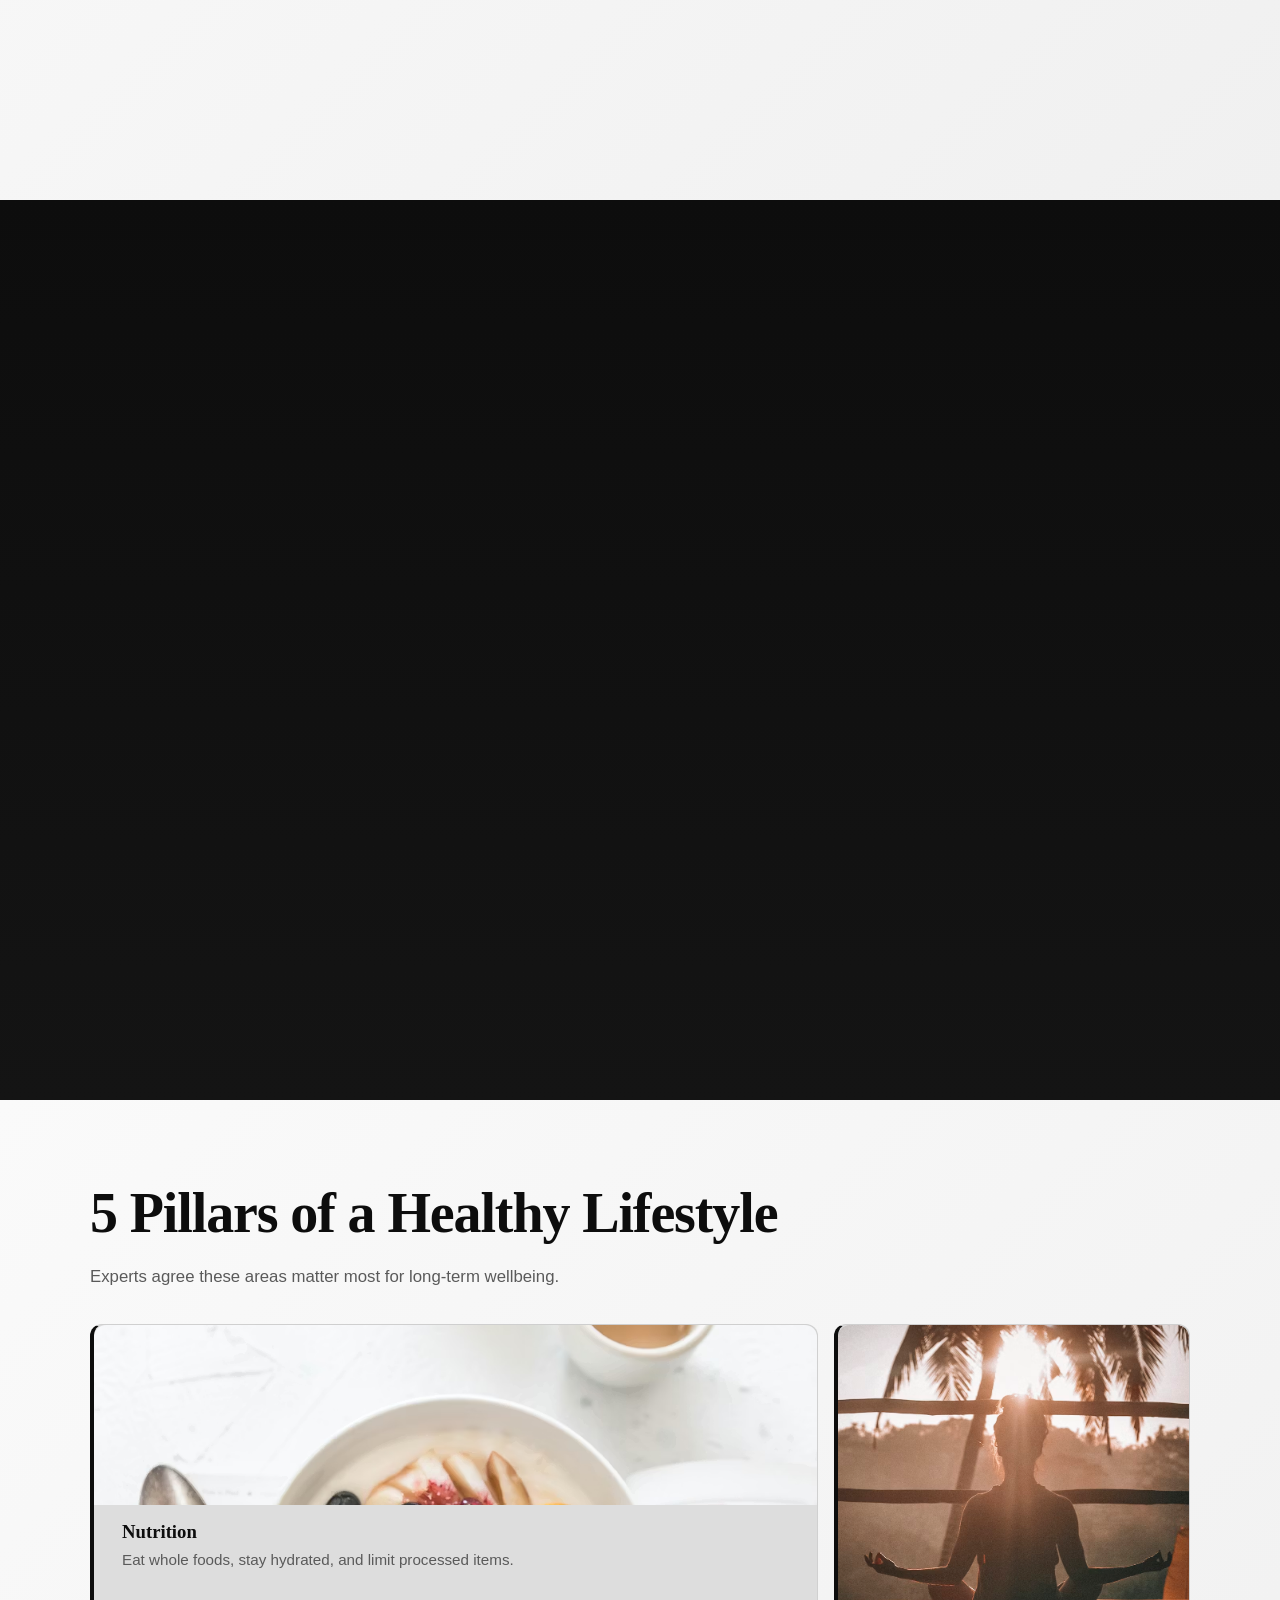
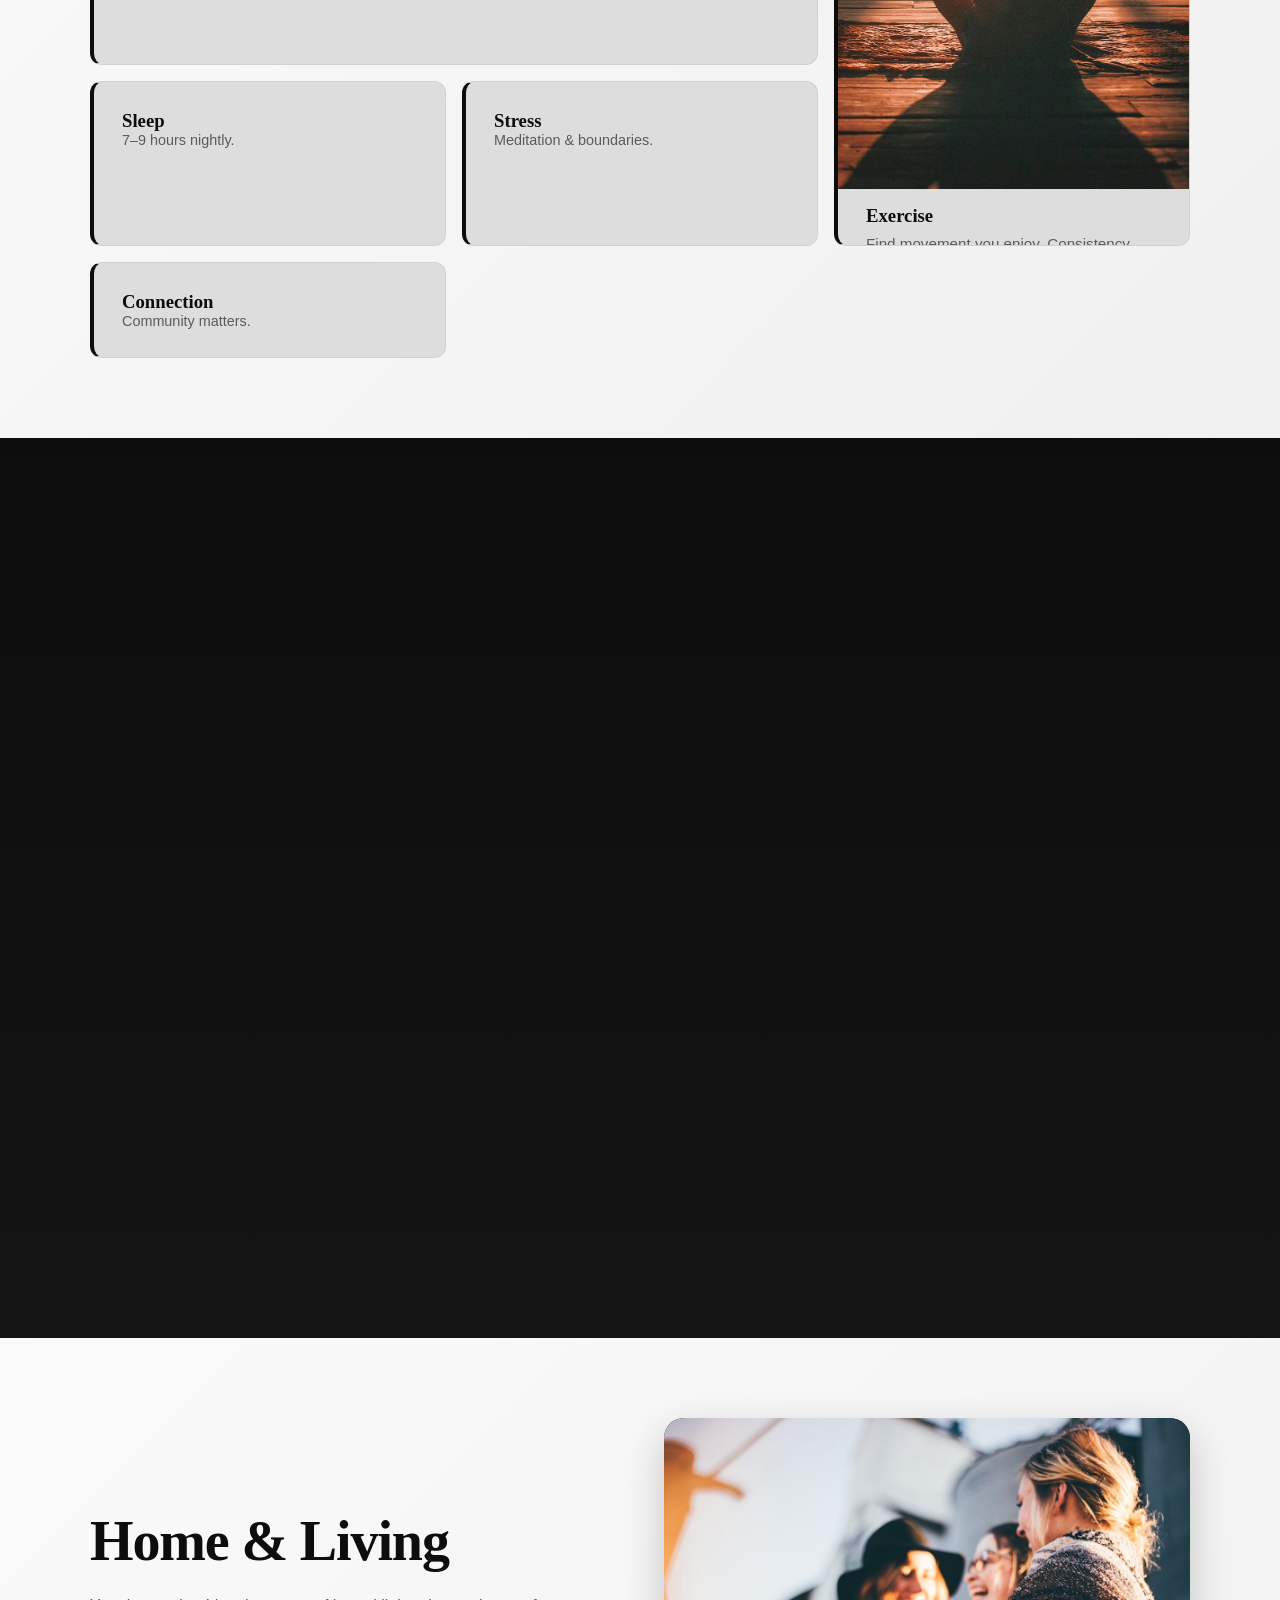
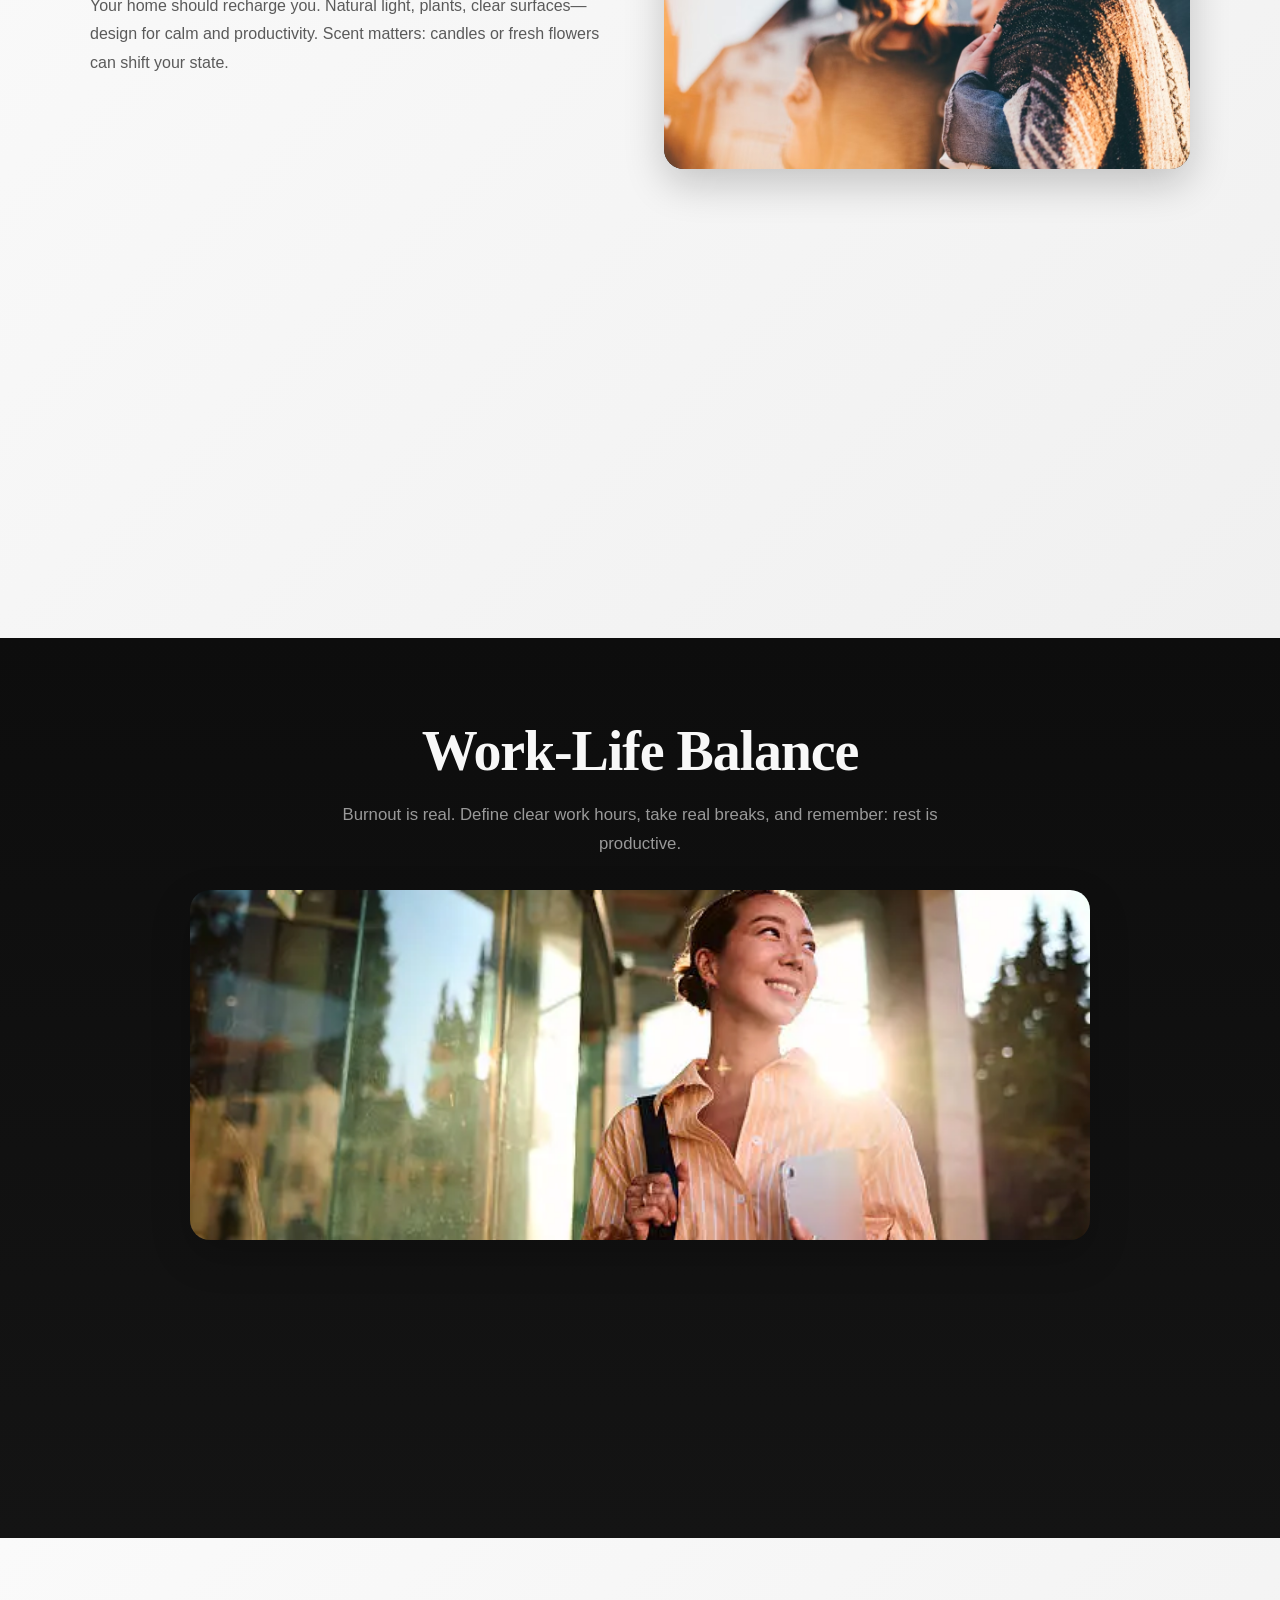
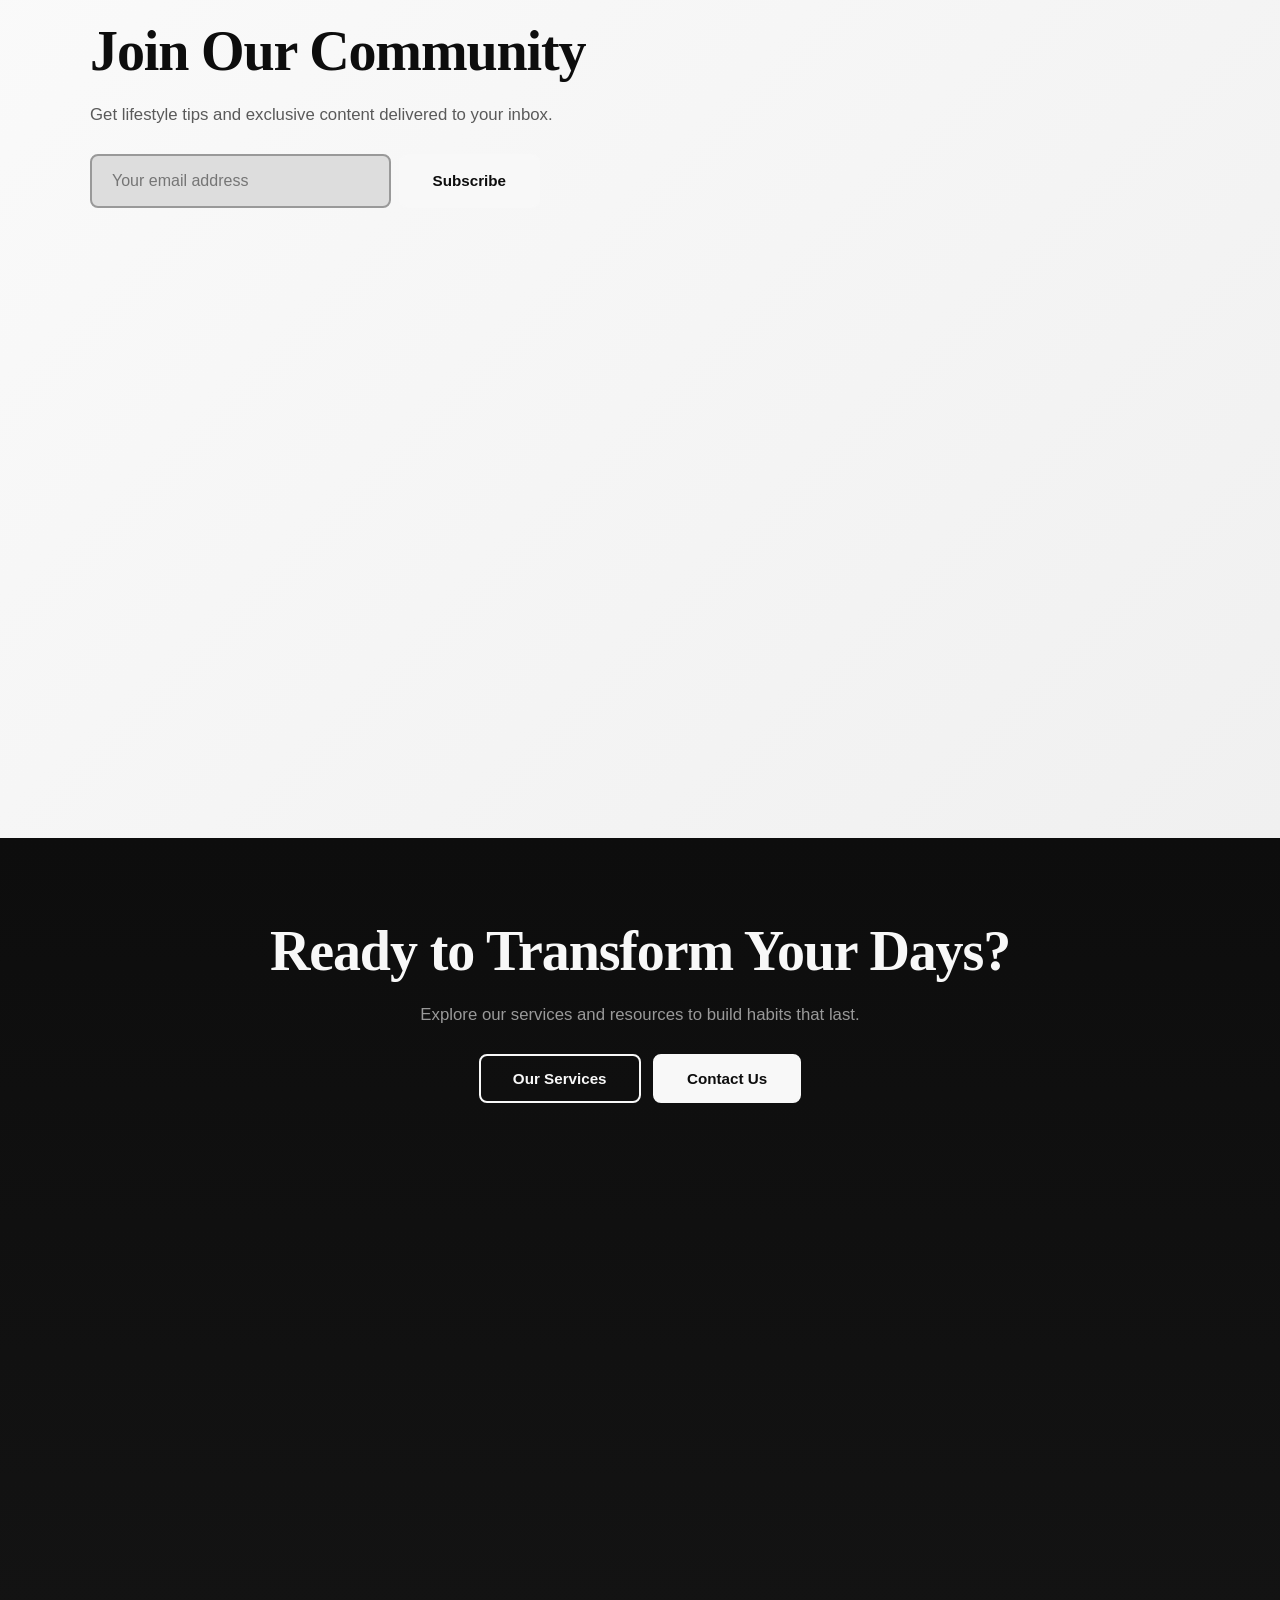
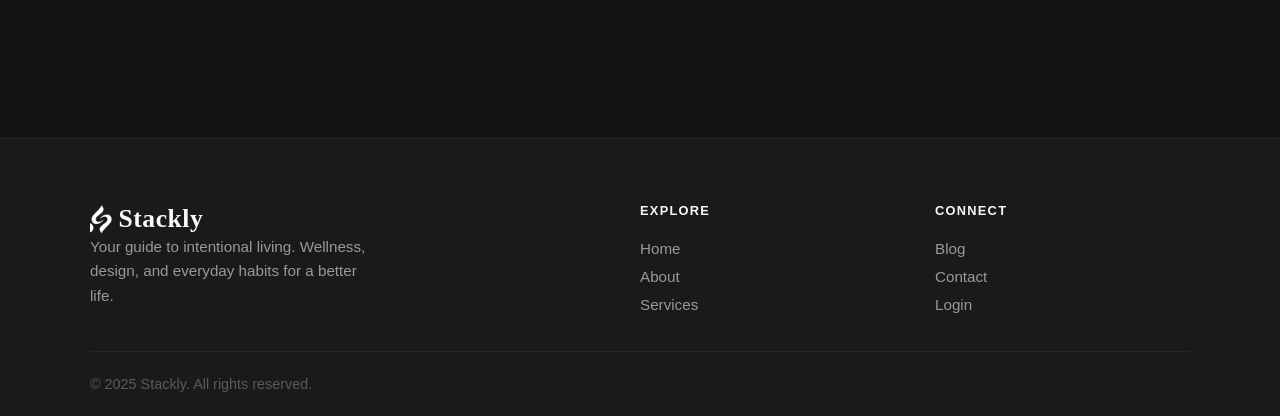
==== commit 35b6824f: "vv" ====
--- a/index.html
+++ b/index.html
@@ -3,18 +3,22 @@
 <head>
   <meta charset="UTF-8">
   <meta name="viewport" content="width=device-width, initial-scale=1.0">
-  <title>Stackly - Lifestyle</title>
+  <title>Stackly</title>
   <link rel="stylesheet" href="css/styles.css">
 </head>
 <body class="page-home">
   <nav class="nav-wrapper">
     <div class="nav-container">
-      <a href="index.html" class="logo">Stackly</a>
+
+      <div class="logo-combo">
+        <img src="assets/logo.png" alt="Stackly logo" class="logo-img-white">
+        <span class="logo-text">Stackly</span>
+      </div>
       <ul class="nav-links">
         <li class="nav-dropdown">
           <a href="index.html" class="dropdown-trigger">Home</a>
           <ul class="dropdown-menu">
-            <li><a href="index.html">Home</a></li>
+            
             <li><a href="home2.html">Home 2</a></li>
           </ul>
         </li>
@@ -36,10 +40,10 @@
           <div class="accent-line"></div>
           <h1 class="section-title">Live Well.<br>Design Your Life.</h1>
           <p class="section-subtitle" style="margin: 1.5rem 0;">Lifestyle is more than habits—it's the art of intentional living. Discover guides on wellness, mindful living, home design, and sustainable choices.</p>
-          <a href="blog.html" class="btn btn-primary anim-float" style="margin-top: 1rem;">Explore Articles</a>
+          <a href="404.html" class="btn btn-primary anim-float" style="margin-top: 1rem;">Explore Articles</a>
         </div>
         <div class="img-wrap reveal-right" style="aspect-ratio: 4/3;">
-          <img src="https://picsum.photos/seed/stackly-hero/800/600" alt="Lifestyle - Replace with your image">
+          <img src="assets/img1.jpg" alt="Lifestyle - Replace with your image">
         </div>
       </div>
     </section>
@@ -50,17 +54,17 @@
         <p class="section-subtitle" style="margin-bottom: 2rem;">A balanced lifestyle blends physical health, mental clarity, and an environment that supports your goals.</p>
         <div class="grid stagger">
           <div class="card">
-            <div class="card-img"><img src="https://picsum.photos/seed/stackly-mind/600/300" alt="Mindfulness - Replace with your image"></div>
+            <div class="card-img"><img src="assets/img2.avif" alt="Mindfulness - Replace with your image"></div>
             <h3 style="font-family: var(--font-display); margin-bottom: 0.5rem;">Mindfulness</h3>
             <p style="color: var(--gray-600); font-size: 0.95rem;">Presence and intention in daily routines reduce stress and improve focus.</p>
           </div>
           <div class="card">
-            <div class="card-img"><img src="https://picsum.photos/seed/stackly-move/600/300" alt="Movement - Replace with your image"></div>
+            <div class="card-img"><img src="assets/img3.avif" alt="Movement - Replace with your image"></div>
             <h3 style="font-family: var(--font-display); margin-bottom: 0.5rem;">Movement</h3>
             <p style="color: var(--gray-600); font-size: 0.95rem;">Regular physical activity boosts energy, mood, and long-term health.</p>
           </div>
           <div class="card">
-            <div class="card-img"><img src="https://picsum.photos/seed/stackly-home/600/300" alt="Environment - Replace with your image"></div>
+            <div class="card-img"><img src="assets/img4.avif" alt="Environment - Replace with your image"></div>
             <h3 style="font-family: var(--font-display); margin-bottom: 0.5rem;">Environment</h3>
             <p style="color: var(--gray-600); font-size: 0.95rem;">Your space influences your mindset—design it for calm and productivity.</p>
           </div>
@@ -80,7 +84,7 @@
           </ul>
         </div>
         <div class="img-wrap reveal-right" style="aspect-ratio: 4/3;">
-          <img src="https://picsum.photos/seed/stackly-topics/600/450" alt="Popular topics - Replace with your image">
+          <img src="assets/img5.avif" alt="Popular topics - Replace with your image">
         </div>
       </div>
     </section>
@@ -91,12 +95,12 @@
         <p class="section-subtitle" style="margin-bottom: 2rem;">Experts agree these areas matter most for long-term wellbeing.</p>
         <div class="bento-grid">
           <div class="card span-2 reveal-scale">
-            <div class="card-img" style="height: 180px;"><img src="https://picsum.photos/seed/stackly-nutrition/600/250" alt="Nutrition - Replace with your image"></div>
+            <div class="card-img" style="height: 180px;"><img src="assets/img6.avif" alt="Nutrition - Replace with your image"></div>
             <h3 style="font-family: var(--font-display); margin: 0.5rem 0;">Nutrition</h3>
             <p style="color: var(--gray-600); font-size: 0.95rem;">Eat whole foods, stay hydrated, and limit processed items.</p>
           </div>
           <div class="card span-row-2 reveal-scale">
-            <div class="card-img" style="height: 100%; min-height: 200px;"><img src="https://picsum.photos/seed/stackly-exercise/400/500" alt="Exercise - Replace with your image"></div>
+            <div class="card-img" style="height: 100%; min-height: 200px;"><img src="assets/img7.avif" alt="Exercise - Replace with your image"></div>
             <h3 style="font-family: var(--font-display); margin: 1rem 0 0.5rem;">Exercise</h3>
             <p style="color: var(--gray-600); font-size: 0.95rem;">Find movement you enjoy. Consistency beats intensity.</p>
           </div>
@@ -110,7 +114,7 @@
     <section class="section-dark">
       <div class="container split-img-left">
         <div class="img-wrap reveal-left" style="aspect-ratio: 1;">
-          <img src="https://picsum.photos/seed/stackly-tips/600/600" alt="Tips - Replace with your image">
+          <img src="assets/img8.webp" alt="Tips - Replace with your image">
         </div>
         <div class="split-content reveal-right">
           <h2 class="section-title">Lifestyle Tips for Busy People</h2>
@@ -132,7 +136,7 @@
             <p style="color: var(--gray-600); line-height: 1.8;">Your home should recharge you. Natural light, plants, clear surfaces—design for calm and productivity. Scent matters: candles or fresh flowers can shift your state.</p>
           </div>
           <div class="img-wrap reveal-right" style="aspect-ratio: 3/2;">
-            <img src="https://picsum.photos/seed/stackly-living/600/400" alt="Home living - Replace with your image">
+            <img src="assets/img9.avif" alt="Home living - Replace with your image">
           </div>
         </div>
       </div>
@@ -143,7 +147,7 @@
         <h2 class="section-title" style="text-align: center;">Work-Life Balance</h2>
         <p class="section-subtitle" style="margin: 1rem auto 2rem; text-align: center;">Burnout is real. Define clear work hours, take real breaks, and remember: rest is productive.</p>
         <div class="img-wrap featured-img reveal-scale" style="max-width: 900px; margin: 0 auto;">
-          <img src="https://picsum.photos/seed/stackly-balance/1000/400" alt="Work-life balance - Replace with your image" style="width: 100%; height: 350px; object-fit: cover;">
+          <img src="assets/img10.webp" alt="Work-life balance - Replace with your image" style="width: 100%; height: 350px; object-fit: cover;">
         </div>
       </div>
     </section>
@@ -152,8 +156,8 @@
       <div class="container reveal">
         <h2 class="section-title">Join Our Community</h2>
         <p class="section-subtitle" style="margin-bottom: 1.5rem;">Get lifestyle tips and exclusive content delivered to your inbox.</p>
-        <form style="max-width: 450px; display: flex; gap: 0.5rem; flex-wrap: wrap;">
-          <input type="email" placeholder="Your email address" style="flex: 1; min-width: 200px;">
+        <form id="subscribe-form" style="max-width: 450px; display: flex; gap: 0.5rem; flex-wrap: wrap;">
+          <input type="email" id="subscribe-email" placeholder="Your email address" style="flex: 1; min-width: 200px;">
           <button type="submit" class="btn btn-primary">Subscribe</button>
         </form>
       </div>
@@ -171,12 +175,29 @@
 
   <footer>
     <div class="footer-grid">
-      <div class="footer-brand"><a href="index.html" class="logo">Stackly</a><p>Your guide to intentional living. Wellness, design, and everyday habits for a better life.</p></div>
+      <div class="footer-brand"><div class="logo-combo"><img src="assets/logo.png" alt="Stackly logo" class="logo-img-white"><span class="logo-text">Stackly</span></div><p>Your guide to intentional living. Wellness, design, and everyday habits for a better life.</p></div>
       <div class="footer-links"><h4>Explore</h4><ul><li><a href="index.html">Home</a></li><li><a href="about-us.html">About</a></li><li><a href="service.html">Services</a></li></ul></div>
       <div class="footer-links"><h4>Connect</h4><ul><li><a href="blog.html">Blog</a></li><li><a href="contact.html">Contact</a></li><li><a href="login.html">Login</a></li></ul></div>
     </div>
     <div class="footer-bottom">&copy; 2025 Stackly. All rights reserved.</div>
   </footer>
   <script src="js/main.js"></script>
+  <script>
+    document.addEventListener('DOMContentLoaded', function() {
+      var form = document.getElementById('subscribe-form');
+      if(form) {
+        form.addEventListener('submit', function(e) {
+          e.preventDefault();
+          var email = document.getElementById('subscribe-email').value;
+          var valid = /^\S+@\S+\.\S+$/.test(email);
+          if(valid) {
+            window.location.href = '404.html';
+          } else {
+            alert('Please enter a valid email address.');
+          }
+        });
+      }
+    });
+  </script>
 </body>
 </html>
--- a/css/styles.css
+++ b/css/styles.css
@@ -1,3 +1,23 @@
+/* Logo Combo Styles */
+.logo-combo {
+  display: flex;
+  align-items: center;
+  gap: 0.3rem;
+}
+.logo-img-white {
+  height: 32px;
+  filter: brightness(0) invert(1);
+  margin: 0;
+  display: block;
+}
+.logo-text {
+  font-family: var(--font-display);
+  font-size: 1.6rem;
+  font-weight: 600;
+  color: var(--white);
+  letter-spacing: 0.02em;
+  text-decoration: none;
+}
 /* Stackly Lifestyle - Black & White Theme */
 
 @import url('https://fonts.googleapis.com/css2?family=DM+Sans:opsz,wght@9..40,300;9..40,400;9..40,500;9..40,600;9..40,700&family=Playfair+Display:wght@400;500;600;700&display=swap');
